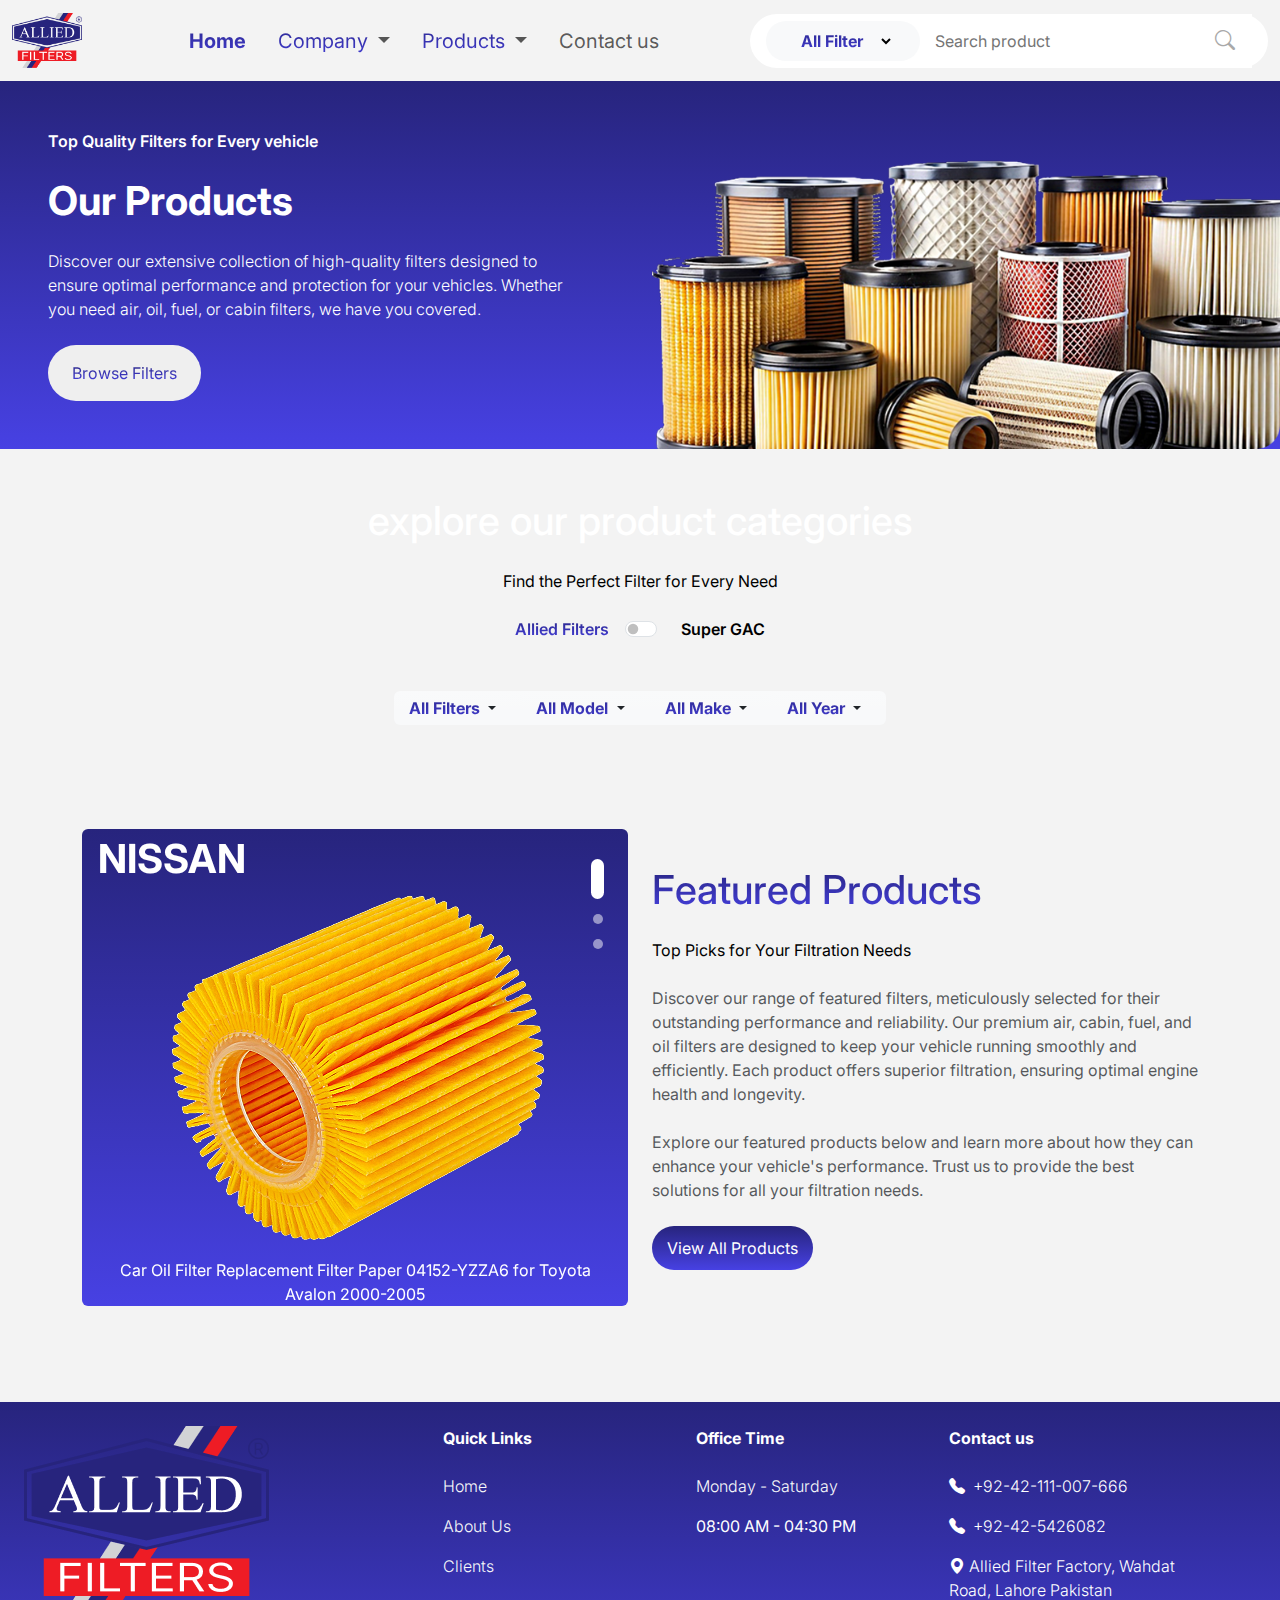
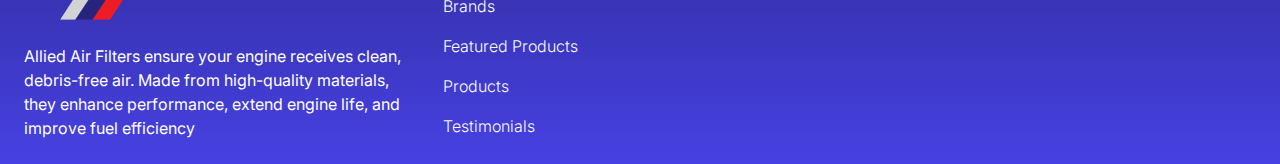
==== All_filters.html @ 82aefd1b "Refactor search results styling and improve search functionality; update related CSS and HTML struct" ====
<!DOCTYPE html>
<html lang="en">

<head>
    <meta charset="UTF-8">
    <meta name="viewport" content="width=device-width, initial-scale=1.0">
    <!-- Bootstrap CSS -->
    <link href="https://cdn.jsdelivr.net/npm/bootstrap@5.3.3/dist/css/bootstrap.min.css" rel="stylesheet"
        integrity="sha384-QWTKZyjpPEjISv5WaRU9OFeRpok6YctnYmDr5pNlyT2bRjXh0JMhjY6hW+ALEwIH" crossorigin="anonymous">

    <!-- Bootstrap Icons -->
    <link rel="stylesheet" href="https://cdn.jsdelivr.net/npm/bootstrap-icons@1.11.3/font/bootstrap-icons.min.css">

    <!-- Google Fonts -->
    <link rel="preconnect" href="https://fonts.googleapis.com">
    <link rel="preconnect" href="https://fonts.gstatic.com" crossorigin>
    <link
        href="https://fonts.googleapis.com/css2?family=Inter:ital,opsz,wght@0,14..32,100..900;1,14..32,100..900&display=swap"
        rel="stylesheet">
    <!-- splide  -->
    <link href="
        https://cdn.jsdelivr.net/npm/@splidejs/splide@4.1.4/dist/css/splide.min.css
        " rel="stylesheet">
    <link rel="stylesheet" href="./all_filters.css">
    <title>Document</title>
</head>

<body style="background-color: #f3f3f3;">
    <header>
        <section class="navBar">
            <nav class="navbar navbar-expand-md">
                <div class="container-fluid">
                    <a class="navbar-brand" href="#">
                        <img class="logo img-fluid" src="./assets/logo.png" alt="Logo">
                    </a>
                    <button class="navbar-toggler" type="button" data-bs-toggle="collapse"
                        data-bs-target="#navbarSupportedContent" aria-controls="navbarSupportedContent"
                        aria-expanded="false" aria-label="Toggle navigation">
                        <span class="navbar-toggler-icon"></span>
                    </button>
                    <div class="collapse navbar-collapse" id="navbarSupportedContent">
                        <ul class="navbar-nav ms-auto mb-2 mb-lg-0 align-items-center gap-3">
                            <li class="nav-item">
                                <a class="nav-link active home-link" aria-current="page" href="./index.html">Home</a>
                            </li>
                            <li class="nav-item dropdown">
                                <a class="nav-link dropdown-toggle company-link" href="#" role="button"
                                    data-bs-toggle="dropdown" aria-expanded="false">
                                    Company
                                </a>
                                <ul class="dropdown-menu">
                                    <li><a class="dropdown-item" href="#clients1">Clients</a></li>
                                    <li>
                                        <hr class="dropdown-divider">
                                    </li>
                                    <li><a class="dropdown-item" href="#AboutUs">About us</a></li>
                                    <li>
                                        <hr class="dropdown-divider">
                                    </li>
                                    <li><a class="dropdown-item" href="#Brands">Brands</a></li>
                                    <li>
                                        <hr class="dropdown-divider">
                                    </li>
                                    <li><a class="dropdown-item" href="#Testimonials">Testimonials</a></li>
                                </ul>
                            </li>
                            <li class="nav-item dropdown">
                                <a class="nav-link dropdown-toggle products-link" href="#" role="button"
                                    data-bs-toggle="dropdown" aria-expanded="false">
                                    Products
                                </a>
                                <ul class="dropdown-menu">
                                    <li><a class="dropdown-item" href="./All_filters.html">Allied Filters</a>
                                    </li>
                                    <li>
                                        <hr class="dropdown-divider">
                                    </li>
                                    <li><a class="dropdown-item" href="./All_filters.html">Super GAC Filters</a>
                                    </li>
                                </ul>
                            </li>
                            <li class="nav-item contact">
                                <a class="nav-link" href="./contact.html">Contact us</a>
                            </li>

                        </ul>
                        <!-- visible on <=576px  -->
                        <div class="d-xs-block d-sm-none d-md-none d-lg-none d-xl-none position-relative">
                            <div class="ms-auto bg-white rounded-pill px-3 d-flex ">
                                <input type="text" placeholder="Search product" class="search-input flex-grow-1"
                                    id="sm-search-box">
                                <button type="button" class="search-icon-btn ms-auto">
                                    <i class="bi bi-search search-icon"></i>
                                </button>
                            </div>
                            <div class="search-results rounded " id="sm-search-results">

                            </div>
                        </div>

                        <!-- visible on >= 576px -->
                        <div class=" d-none d-sm-block d-md-block d-lg-block d-xl-block ms-auto position-relative">
                            <div class="ms-auto bg-white rounded-pill px-3 d-flex align align-items-center">
                                <div class="filter-box px-3 py-1 bg-light rounded-pill">

                                    <select name="" id="filterSelect" class="filter-button">
                                        <option value="" selected class="fw-light">All Filter</option>
                                        <option value=" value1">val1</option>
                                        <option value="value2">val2</option>
                                        <option value="value3">val3</option>
                                    </select>
                                </div>
                                <input type="text" placeholder="Search product" class="search-input flex-grow-1 "
                                    id="md-search-box">
                                <button type="button" class="search-icon-btn ms-auto">
                                    <i class="bi bi-search search-icon"></i>
                                </button>
                            </div>
                            <div class="search-results rounded " id="md-search-results">

                            </div>
                        </div>


                    </div>
                </div>
            </nav>
        </section>
    </header>


    <main class="overflow-x-hidden">
        <section class="banner" style="overflow: hidden;">



            <div class="row">
                <div class="col-12 col-md-6 d-flex flex-column justify-content-center align-items-center">
                    <ul class="list-unstyled d-flex flex-column gap-4 px-5 py-5 ">
                        <li>
                            <p class="text-white fw-semibold">Top Quality Filters for Every vehicle</p>
                        </li>
                        <li>
                            <h1 class="text-white fw-bold">Our Products</h1>
                        </li>
                        <li>
                            <p class="text-white fw-light">
                                Discover our extensive collection of high-quality filters designed to ensure optimal
                                performance and protection for your vehicles. Whether you need air, oil, fuel, or cabin
                                filters, we have you covered.
                            </p>
                        </li>
                        <li>
                            <button type="button" class=" rounded-pill px-4 py-3 border-0">
                                <span class="all-products-banner-btn">
                                    Browse
                                    Filters
                                </span>
                            </button>
                        </li>
                    </ul>
                </div>
                <div class="col-12 col-md-6 mt-4 mt-md-0 d-flex align-items-end">
                    <img class="img-fluid" src="./assets/all-filters.png" alt="">
                </div>
            </div>

        </section>

        <!-- products -->
        <section class="products mt-5">
            <div class="container">
                <ul class="list-unstyled text-center">
                    <li>
                        <h2 class="fs-1 products-main-title">explore our product categories </h2>
                    </li>
                    <li class="my-4">
                        <p class="text-black">Find the Perfect Filter for Every Need</p>
                    </li>
                    <li>
                        <ul class="list-unstyled d-flex justify-content-center gap-3">
                            <li>
                                <p class="products-allied-option fw-semibold">Allied Filters</p>
                            </li>
                            <li>
                                <div class="form-check form-switch">
                                    <input class="form-check-input" type="checkbox" role="switch"
                                        id="flexSwitchCheckDefault">

                                </div>
                            </li>
                            <li>
                                <p class="text-black fw-semibold">Super GAC</p>
                            </li>
                        </ul>






                    </li>
                    <li class="my-5">
                        <ul id="filter-list"
                            class="list-unstyled d-flex justify-content-center flex-column  flex-md-row ">
                            <li>
                                <div class="dropdown bg-light bg-gradient rounded-start">
                                    <a class="btn filter-button dropdown-toggle" href="#" role="button"
                                        data-bs-toggle="dropdown" aria-expanded="false">
                                        All Filters
                                    </a>
                                    <ul class="dropdown-menu" id="all-filters">

                                    </ul>
                                </div>
                            </li>
                            <li class="mt-3 mt-md-0">
                                <div class="dropdown bg-light bg-gradient rounded-md-end rounded-md-start">
                                    <a class="btn filter-button dropdown-toggle" href="#" role="button"
                                        data-bs-toggle="dropdown" aria-expanded="false">
                                        All Model
                                    </a>
                                    <ul class="dropdown-menu" id="all-model">

                                    </ul>
                                </div>
                            </li>
                            <li class="mt-3 mt-md-0">
                                <div class="dropdown bg-light bg-gradient rounded-md-end rounded-md-start ">
                                    <a class="btn filter-button dropdown-toggle" href="#" role="button"
                                        data-bs-toggle="dropdown" aria-expanded="false">
                                        All Make
                                    </a>
                                    <ul class="dropdown-menu" id="all-make">

                                    </ul>
                                </div>
                            </li>
                            <li class="mt-3 mt-md-0">
                                <div class="dropdown bg-light bg-gradient rounded-end  ">
                                    <a class="btn filter-button dropdown-toggle" href="#" role="button"
                                        data-bs-toggle="dropdown" aria-expanded="false">
                                        All Year
                                    </a>
                                    <ul class="dropdown-menu" id="all-year">

                                    </ul>
                                </div>
                            </li>
                        </ul>
                    </li>
                </ul>
            </div>
            <div class="container">
                <div class="row row-cols-2 row-cols-md-5 g-3" id="all-products-products-section"></div>
            </div>
        </section>

        <!-- pagination section -->
        <section class="pagination-area">
            <div id="paginated-products" class="row">

                <nav id="pagination" aria-label="page pagination">
                    <ul id="pagination-container" class="pagination justify-content-center mt-4"></ul>
                </nav>

            </div>

        </section>



        <!-- featured products -->
        <section class="featured-products my-5">
            <div class="container">
                <div class="row row-cols-1 row-cols-md-2 ">
                    <div class="col d-flex flex-column justify-content-center order-0 order-md-1">
                        <ul class="list-unstyled d-flex flex-column gap-4">
                            <li class="text-center text-md-start">
                                <h3 class="fs-1 featured-products-title">featured products</h3>
                            </li>
                            <li class="text-center text-md-start">
                                <p class="fs-6 text-black">Top Picks for Your Filtration Needs</p>
                            </li>
                            <li class="text-center text-md-start">
                                <p class="text-body-secondary">Discover our range of featured filters, meticulously
                                    selected
                                    for their outstanding
                                    performance and reliability. Our premium air, cabin, fuel, and oil filters are
                                    designed
                                    to keep your vehicle running smoothly and efficiently. Each product offers superior
                                    filtration, ensuring optimal engine health and longevity.

                                </p>
                            </li>
                            <li class="text-center text-md-start">
                                <p class="text-body-secondary"> Explore our featured products below and learn more about
                                    how
                                    they can enhance your
                                    vehicle's performance. Trust us to provide the best solutions for all your
                                    filtration
                                    needs.</p>
                            </li>
                            <li class="text-center text-md-start"><button type="button"
                                    class="text-white featured-products-btn rounded-pill">View All
                                    Products</button></li>
                        </ul>
                    </div>
                    <div class="col mt-4 mt-md-0 order-1 order-md-0">
                        <div id="carouselExampleIndicators" class="carousel rounded slide" data-bs-ride="carousel"
                            data-bs-interval="5000">
                            <div class="carousel-indicators">
                                <button type="button" data-bs-target="#carouselExampleIndicators" data-bs-slide-to="0"
                                    class="active circle-btn" aria-current="true" aria-label="Slide 1"></button>
                                <button type="button" data-bs-target="#carouselExampleIndicators" data-bs-slide-to="1"
                                    class="circle-btn" aria-label="Slide 2"></button>
                                <button type="button" data-bs-target="#carouselExampleIndicators" data-bs-slide-to="2"
                                    class="circle-btn" aria-label="Slide 3"></button>
                            </div>
                            <div class="carousel-inner">
                                <div class="carousel-item active ">
                                    <ul class="list-unstyled">
                                        <li class="ms-3"><b class="fs-1">NISSAN</b></li>
                                        <li class="d-flex justify-content-center">
                                            <div>
                                                <img class="img-fluid" src="./assets/nissan-filter-img.png" alt="">

                                            </div>
                                        </li>
                                        <li class="text-center px-4">
                                            <p>Car Oil Filter Replacement Filter Paper 04152-YZZA6 for Toyota Avalon
                                                2000-2005</p>
                                        </li>
                                    </ul>
                                </div>
                                <div class="carousel-item ">
                                    <ul class="list-unstyled">
                                        <li class="ms-3"><b class="fs-1">NISSAN</b></li>
                                        <li class="d-flex justify-content-center">
                                            <div>
                                                <img class="img-fluid" src="./assets/nissan-filter-img.png" alt="">

                                            </div>
                                        </li>
                                        <li class="text-center px-4">
                                            <p>Car Oil Filter Replacement Filter Paper 04152-YZZA6 for Toyota Avalon
                                                2000-2005</p>
                                        </li>
                                    </ul>
                                </div>
                                <div class="carousel-item ">
                                    <ul class="list-unstyled">
                                        <li class="ms-3"><b class="fs-1">NISSAN</b></li>
                                        <li class="d-flex justify-content-center">
                                            <div>
                                                <img class="img-fluid" src="./assets/nissan-filter-img.png" alt="">

                                            </div>
                                        </li>
                                        <li class="text-center px-4">
                                            <p>Car Oil Filter Replacement Filter Paper 04152-YZZA6 for Toyota Avalon
                                                2000-2005</p>
                                        </li>
                                    </ul>
                                </div>
                            </div>
                        </div>
                    </div>
                </div>
            </div>
        </section>
    </main>




    <footer class="footer mt-5">
        <div class="container-fluid footer-box p-4">
            <div class="row">
                <div class="col-12 col-md-4">
                    <ul class="list-unstyled d-flex flex-column gap-4 ">
                        <li class="me-auto">
                            <a href="#">
                                <img class="img-fluid" src="./assets/logo.png" alt="">
                            </a>
                        </li>
                        <li>
                            <p class="text-white">
                                Allied Air Filters ensure your engine receives clean, debris-free air. Made from
                                high-quality materials, they enhance performance, extend engine life, and improve fuel
                                efficiency
                            </p>
                        </li>
                    </ul>
                </div>
                <div class="col-12 col-md-8 d-flex justify-content-between mt-5 mt-md-0">
                    <div class="row row-cols-2 row-cols-md-3">

                        <ul class=" col list-unstyled d-flex flex-column gap-4">
                            <li>
                                <b class="text-white">Quick Links</b>

                            </li>
                            <li>
                                <ul class="list-unstyled d-flex flex-column gap-3">
                                    <li>
                                        <a href="" class="text-decoration-none text-light fw-light">Home</a>
                                    </li>
                                    <li>
                                        <a href="" class="text-decoration-none text-light fw-light">About Us </a>
                                    </li>
                                    <li>
                                        <a href="" class="text-decoration-none text-light fw-light">Clients</a>
                                    </li>
                                    <li>
                                        <a href="" class="text-decoration-none text-light fw-light">Brands</a>
                                    </li>
                                    <li>
                                        <a href="" class="text-decoration-none text-light fw-light">Featured
                                            Products</a>
                                    </li>
                                    <li>
                                        <a href="" class="text-decoration-none text-light fw-light">Products</a>
                                    </li>
                                    <li>
                                        <a href="" class="text-decoration-none text-light fw-light">Testimonials</a>
                                    </li>
                                </ul>
                            </li>

                        </ul>
                        <ul class=" col list-unstyled d-flex flex-column gap-4">
                            <li>
                                <b class="text-white">Office Time</b>
                            </li>
                            <ul class="list-unstyled d-flex flex-column gap-3">
                                <li>
                                    <p href="" class="text-decoration-none text-light fw-light">Monday - Saturday</p>
                                </li>
                                <li>
                                    <p class="text-white text-light">08:00 AM - 04:30 PM</p>
                                </li>
                            </ul>
                        </ul>
                        <ul class="col list-unstyled d-flex flex-column gap-4 mt-3 mt-md-0">
                            <li>
                                <b class="text-white">Contact us</b>
                            </li>
                            <ul class="list-unstyled d-flex flex-column gap-3">
                                <li>
                                    <ul class="list-unstyled d-flex gap-2">
                                        <p><i class="bi bi-telephone-fill text-white"></i></p>
                                        <p href="" class="text-decoration-none text-light text-white fw-light">
                                            +92-42-111-007-666
                                        </p>
                                    </ul>
                                </li>
                                <li>
                                    <ul class="list-unstyled d-flex gap-2">
                                        <p><i class="bi bi-telephone-fill text-white"></i></p>
                                        <p href="" class="text-decoration-none text-light text-white fw-light">
                                            +92-42-5426082
                                        </p>
                                    </ul>
                                </li>
                                <li>
                                    <p href="" class="text-decoration-none text-light text-white fw-light">
                                        <span><i class="bi bi-geo-alt-fill"></i></span> Allied Filter Factory, Wahdat
                                        Road,
                                        Lahore Pakistan
                                    </p>
                                </li>
                            </ul>
                        </ul>
                    </div>
                </div>
            </div>
        </div>
    </footer>



    <!-- Bootstrap Bundle JS -->
    <script src=" https://cdn.jsdelivr.net/npm/bootstrap@5.3.3/dist/js/bootstrap.bundle.min.js"
        integrity="sha384-YvpcrYf0tY3lHB60NNkmXc5s9fDVZLESaAA55NDzOxhy9GkcIdslK1eN7N6jIeHz" crossorigin="anonymous">
        </script>
    <script src="./all_filters.js"></script>
</body>

</html>
---- all_filters.css ----
/* Global reset and base styles */
html,
body,
div,
span,
applet,
object,
iframe,
h1,
h2,
h3,
h4,
h5,
h6,
p,
blockquote,
pre,
a,
abbr,
acronym,
address,
big,
cite,
code,
del,
dfn,
em,
img,
ins,
kbd,
q,
s,
samp,
small,
strike,
strong,
sub,
sup,
tt,
var,
b,
u,
i,
center,
dl,
dt,
dd,
ol,
ul,
li,
fieldset,
form,
label,
legend,
table,
caption,
tbody,
tfoot,
thead,
tr,
th,
td,
article,
aside,
canvas,
details,
embed,
figure,
figcaption,
footer,
header,
hgroup,
menu,
nav,
output,
ruby,
section,
summary,
time,
mark,
audio,
video {
    margin: 0;
    padding: 0;
    font-family: "Inter", serif;
    box-sizing: border-box;
    color: white;
}

/* navBar */
.logo {
    width: 70px;
}

.home-link {
    background: linear-gradient(180deg, #27247D 0%, #4741E3 100%);
    background-clip: text;
    -webkit-background-clip: text;
    -webkit-text-fill-color: transparent;
    font-size: 20px;
    font-weight: 700;
}




.filter-button {
    background-color: #f8a4a4;
    border: none;
    background: linear-gradient(180deg, #27247D 0%, #4741E3 100%);
    background-clip: text;
    -webkit-background-clip: text;
    -webkit-text-fill-color: transparent;
    font-size: 16px;
    font-weight: bold;
    padding: 5px 15px;
    border-radius: 25px;
    margin-right: 10px;
    
}

.filter-button:focus {
    outline: none;
}

.search-icon-btn{
   border: none;
   background-color: white;
   padding: 12px;
}
.search-input {
    border: none;
    font-size: 16px;
    color: #A9A9A9;
    padding: 15px;
    
}

.search-input:focus {
    outline: none;
}

.search-icon {
    color: #A9A9A9;
    font-size: 20px;
    
    padding: 5px;
    border-radius: 50%;
}



/* for search results */
.search-results {
    position: absolute;
    background-color: white;
  
    max-height: 200px;
    overflow-y: auto;
    width: 100%;
    z-index: 5;
    transform: translateY(10px);
    /* display: none; */
}
.search-box-img{
    height: 50px;
    width: 50px;
    object-fit: contain;
    object-position: center;
}

.company-link {
    background: linear-gradient(180deg, #27247D 0%, #4741E3 100%);
    background-clip: text;
    -webkit-background-clip: text;
    -webkit-text-fill-color: transparent;
    font-size: 20px;
}

.products-link {
    background: linear-gradient(180deg, #27247D 0%, #4741E3 100%);
    background-clip: text;
    -webkit-background-clip: text;
    -webkit-text-fill-color: transparent;
    font-size: 20px;
}

.contact {
    font-size: 20px;
}


/* main */
/* banner */
.banner{
    background: linear-gradient(180deg, #27247D 0%, #4741E3 100%);

}
.all-products-banner-btn{
    background: linear-gradient(180deg, #27247D 0%, #4741E3 100%);
    background-clip: text;
    -webkit-background-clip: text;
    -webkit-text-fill-color: transparent;
}


/* products */
.product-title{
    background: linear-gradient(180deg, #27247D 0%, #4741E3 100%);
    background-clip: text;
    -webkit-background-clip: text;
    -webkit-text-fill-color: transparent;
    text-transform: capitalize;
}
.product-btn{
    border: none;
    border-radius: 40px;
    padding: 5px 20px;
    background: linear-gradient(180deg, #27247D 0%, #4741E3 100%);
    color: white;
    transition: transform 0.3s ease-in-out;
}
.product-btn:hover {
    transform: translateY(-10%);
    transition: transform 0.3s ease-in-out;
}
.products-allied-option{
    background: linear-gradient(180deg, #27247D 0%, #4741E3 100%);
    background-clip: text;
    -webkit-background-clip: text;
    -webkit-text-fill-color: transparent;
    text-transform: capitalize;
}


/* featured products */
.featured-products-title{
    background: linear-gradient(180deg, #27247D 0%, #4741E3 100%);
    background-clip: text;
    -webkit-background-clip: text;
    -webkit-text-fill-color: transparent;
    text-transform: capitalize;
}
.featured-products-btn{
    background: linear-gradient(180deg, #27247D 0%, #4741E3 100%);
    border: none;
    padding: 10px 15px;
    transition: transform 0.3s ease-in-out;
}
.featured-products-btn:hover{
    transform: translateY(-10%);
    transition: transform 0.3s ease-in-out;
}
/* carousel */
.circle-btn{
    width: 0 !important;
    height: 0 !important;
    padding: 5px !important;
    border-radius: 15px !important;
    border: 0 !important;
}

 .custom-container{
    margin-left: 100px;
 }
 @media(max-width:768px){
    .custom-container{
        margin-left: 0px;
    }
 }
.carousel{
    background:linear-gradient(180deg, #27247D 0%, #4741E3 100%);
 }
.carousel-indicators button.active{
    height: 30px !important;
    width: 3px !important;
    margin: 0 !important;
    border: 0 !important;
}

.carousel-indicators{
    top: 0 !important;
    right: 0 !important;
    flex-direction: column !important;
    margin: 0 1% 0 0 !important;
    justify-content: start !important;
    left: 90% !important;
    gap: 15px;
    align-items: center;
    padding: 30px 0 0 0;
}

button{
    width: max-content;
}


.carousel .carousel-inner > .carousel-item-next,
.carousel .carousel-inner > .carousel-item-prev,
.carousel .carousel-inner > .carousel-item.active {
    display: block;
    transform: translateY(0);
}

.carousel .carousel-inner > .carousel-item-next,
.carousel .carousel-inner > .carousel-item-prev {
    position: absolute;
    top: 0;
    width: 100%;
}

.carousel .carousel-inner > .carousel-item-next {
    transform: translateY(100%);
}

.carousel .carousel-inner > .carousel-item-prev {
    transform: translateY(-100%);
}

.carousel .carousel-inner > .carousel-item.active {
    transform: translateY(0);
}



/* footer */
.footer-box{
    background: linear-gradient(180deg, #27247D 0%, #4741E3 100%);
}
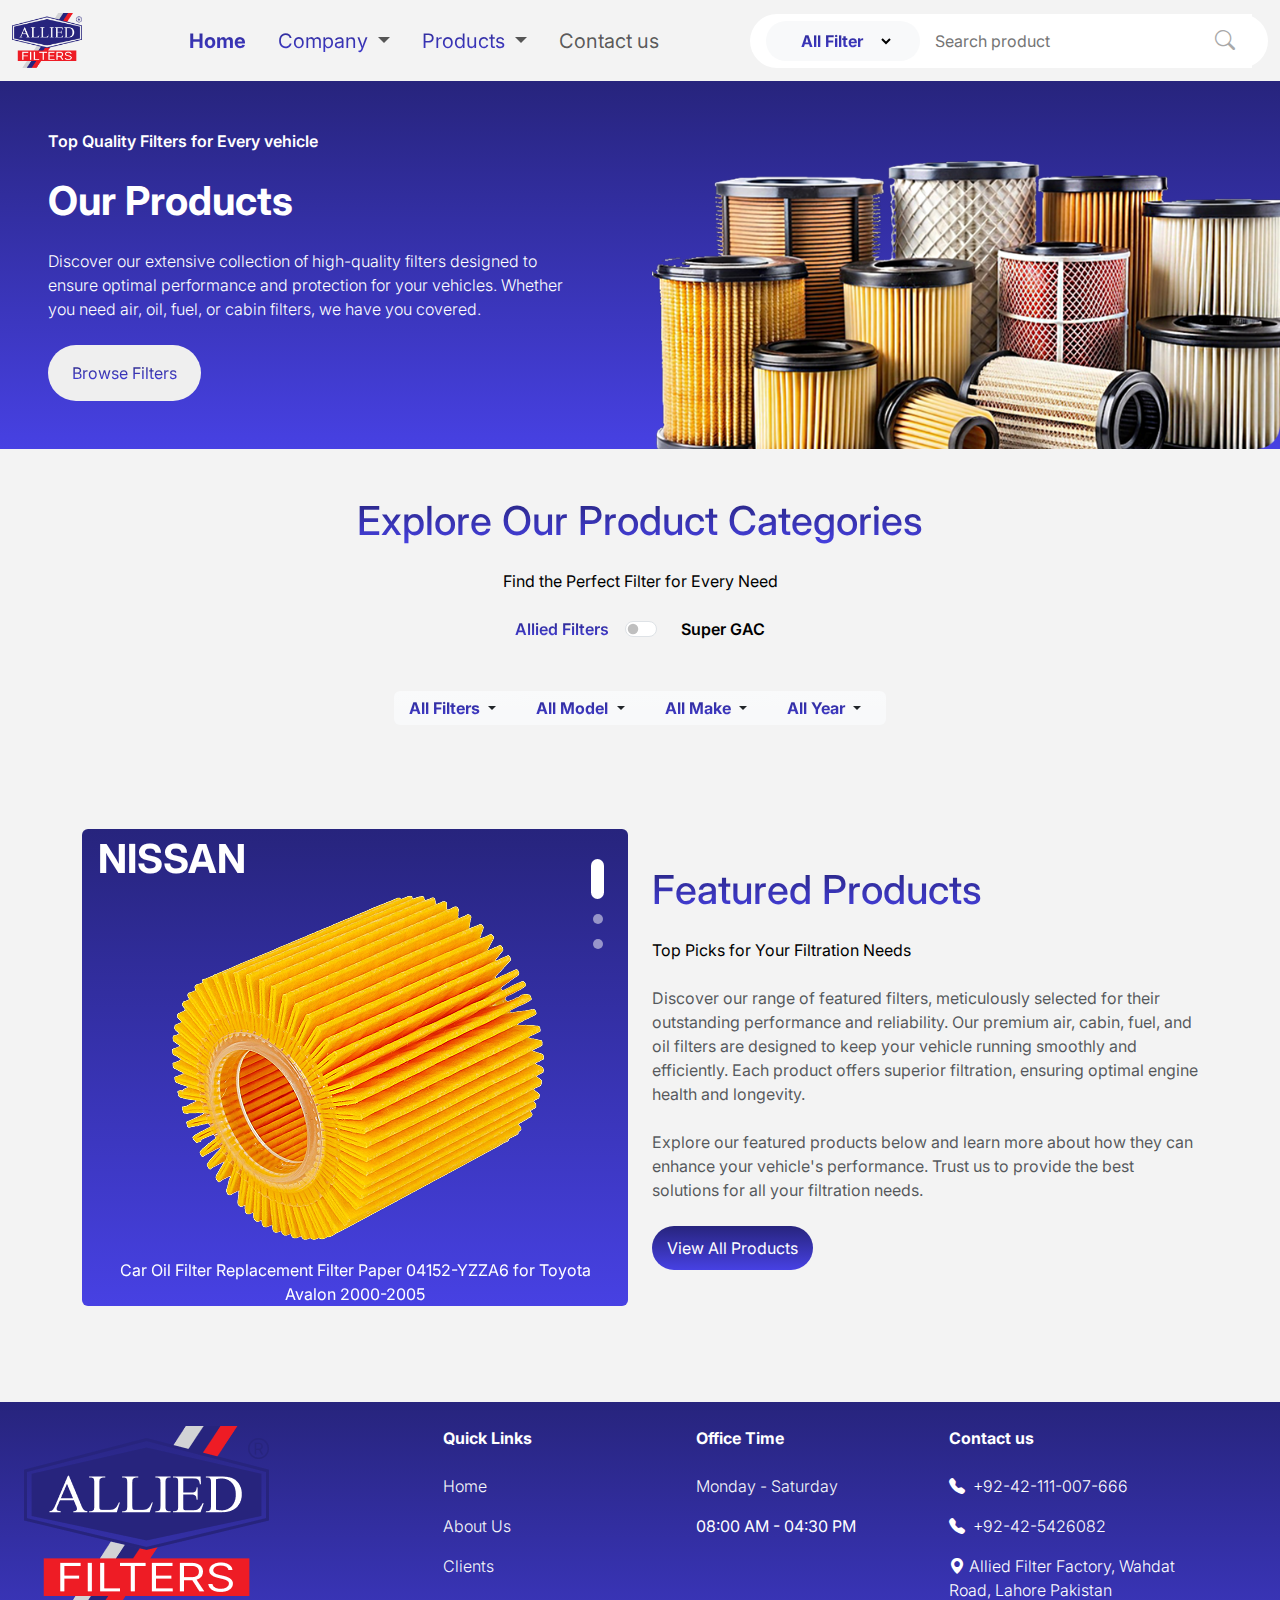
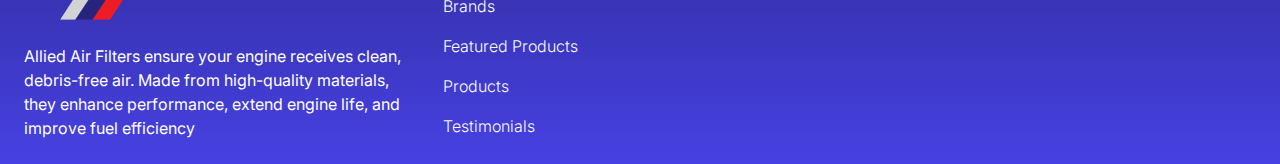
==== commit 65e76916: "Update navigation links to point to correct pages in multiple HTML files" ====
--- a/All_filters.html
+++ b/All_filters.html
@@ -30,7 +30,7 @@
         <section class="navBar">
             <nav class="navbar navbar-expand-md">
                 <div class="container-fluid">
-                    <a class="navbar-brand" href="#">
+                    <a class="navbar-brand" href="./index.html">
                         <img class="logo img-fluid" src="./assets/logo.png" alt="Logo">
                     </a>
                     <button class="navbar-toggler" type="button" data-bs-toggle="collapse"
@@ -404,26 +404,27 @@
                             <li>
                                 <ul class="list-unstyled d-flex flex-column gap-3">
                                     <li>
-                                        <a href="" class="text-decoration-none text-light fw-light">Home</a>
-                                    </li>
-                                    <li>
-                                        <a href="" class="text-decoration-none text-light fw-light">About Us </a>
-                                    </li>
-                                    <li>
-                                        <a href="" class="text-decoration-none text-light fw-light">Clients</a>
-                                    </li>
-                                    <li>
-                                        <a href="" class="text-decoration-none text-light fw-light">Brands</a>
-                                    </li>
-                                    <li>
-                                        <a href="" class="text-decoration-none text-light fw-light">Featured
+                                        <a href="./index.html" class="text-decoration-none text-light fw-light">Home</a>
+                                    </li>
+                                    <li>
+                                        <a href="#" class="text-decoration-none text-light fw-light">About Us </a>
+                                    </li>
+                                    <li>
+                                        <a href="#" class="text-decoration-none text-light fw-light">Clients</a>
+                                    </li>
+                                    <li>
+                                        <a href="#" class="text-decoration-none text-light fw-light">Brands</a>
+                                    </li>
+                                    <li>
+                                        <a href="#" class="text-decoration-none text-light fw-light">Featured
                                             Products</a>
                                     </li>
                                     <li>
-                                        <a href="" class="text-decoration-none text-light fw-light">Products</a>
-                                    </li>
-                                    <li>
-                                        <a href="" class="text-decoration-none text-light fw-light">Testimonials</a>
+                                        <a href="./All_filters.html"
+                                            class="text-decoration-none text-light fw-light">Products</a>
+                                    </li>
+                                    <li>
+                                        <a href="#" class="text-decoration-none text-light fw-light">Testimonials</a>
                                     </li>
                                 </ul>
                             </li>
--- a/all_filters.css
+++ b/all_filters.css
@@ -212,6 +212,13 @@
     -webkit-text-fill-color: transparent;
     text-transform: capitalize;
 }
+.products-main-title{
+    background: linear-gradient(180deg, #27247D 0%, #4741E3 100%);
+    background-clip: text;
+    -webkit-background-clip: text;
+    -webkit-text-fill-color: transparent;
+    text-transform: capitalize;
+}
 .product-btn{
     border: none;
     border-radius: 40px;
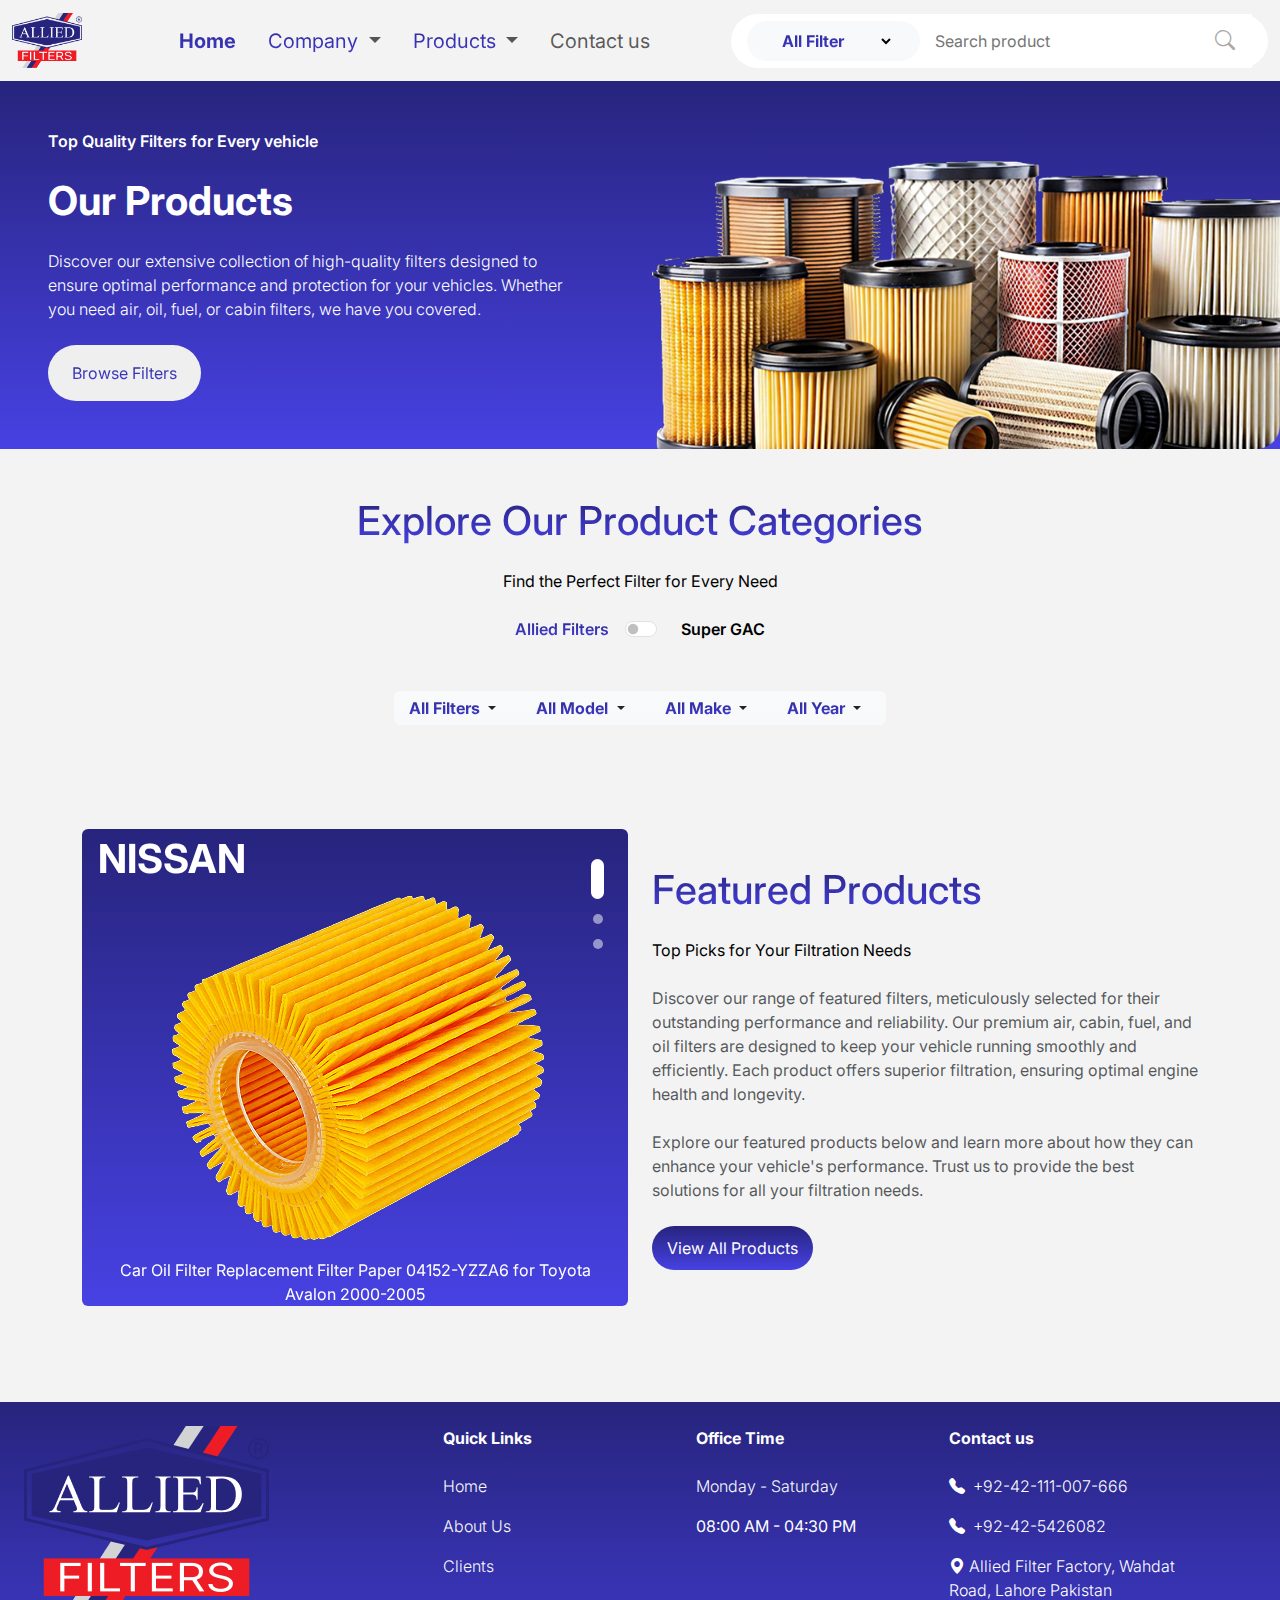
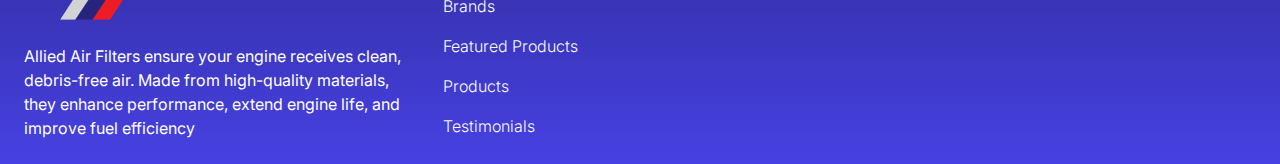
==== commit a4526af3: "Update filter options in All_filters, contact, and product pages for clarity" ====
--- a/All_filters.html
+++ b/All_filters.html
@@ -86,10 +86,10 @@
                         </ul>
                         <!-- visible on <=576px  -->
                         <div class="d-xs-block d-sm-none d-md-none d-lg-none d-xl-none position-relative">
-                            <div class="ms-auto bg-white rounded-pill px-3 d-flex ">
+                            <div class="ms-auto bg-white rounded-pill  d-flex ">
                                 <input type="text" placeholder="Search product" class="search-input flex-grow-1"
                                     id="sm-search-box">
-                                <button type="button" class="search-icon-btn ms-auto">
+                                <button type="button" class="search-icon-btn ms-auto p-0">
                                     <i class="bi bi-search search-icon"></i>
                                 </button>
                             </div>
@@ -105,9 +105,9 @@
 
                                     <select name="" id="filterSelect" class="filter-button">
                                         <option value="" selected class="fw-light">All Filter</option>
-                                        <option value=" value1">val1</option>
-                                        <option value="value2">val2</option>
-                                        <option value="value3">val3</option>
+                                        <option value=" value1">fuel filter</option>
+                                        <option value="value2">cabin filter</option>
+                                        <option value="value3">oil filter</option>
                                     </select>
                                 </div>
                                 <input type="text" placeholder="Search product" class="search-input flex-grow-1 "
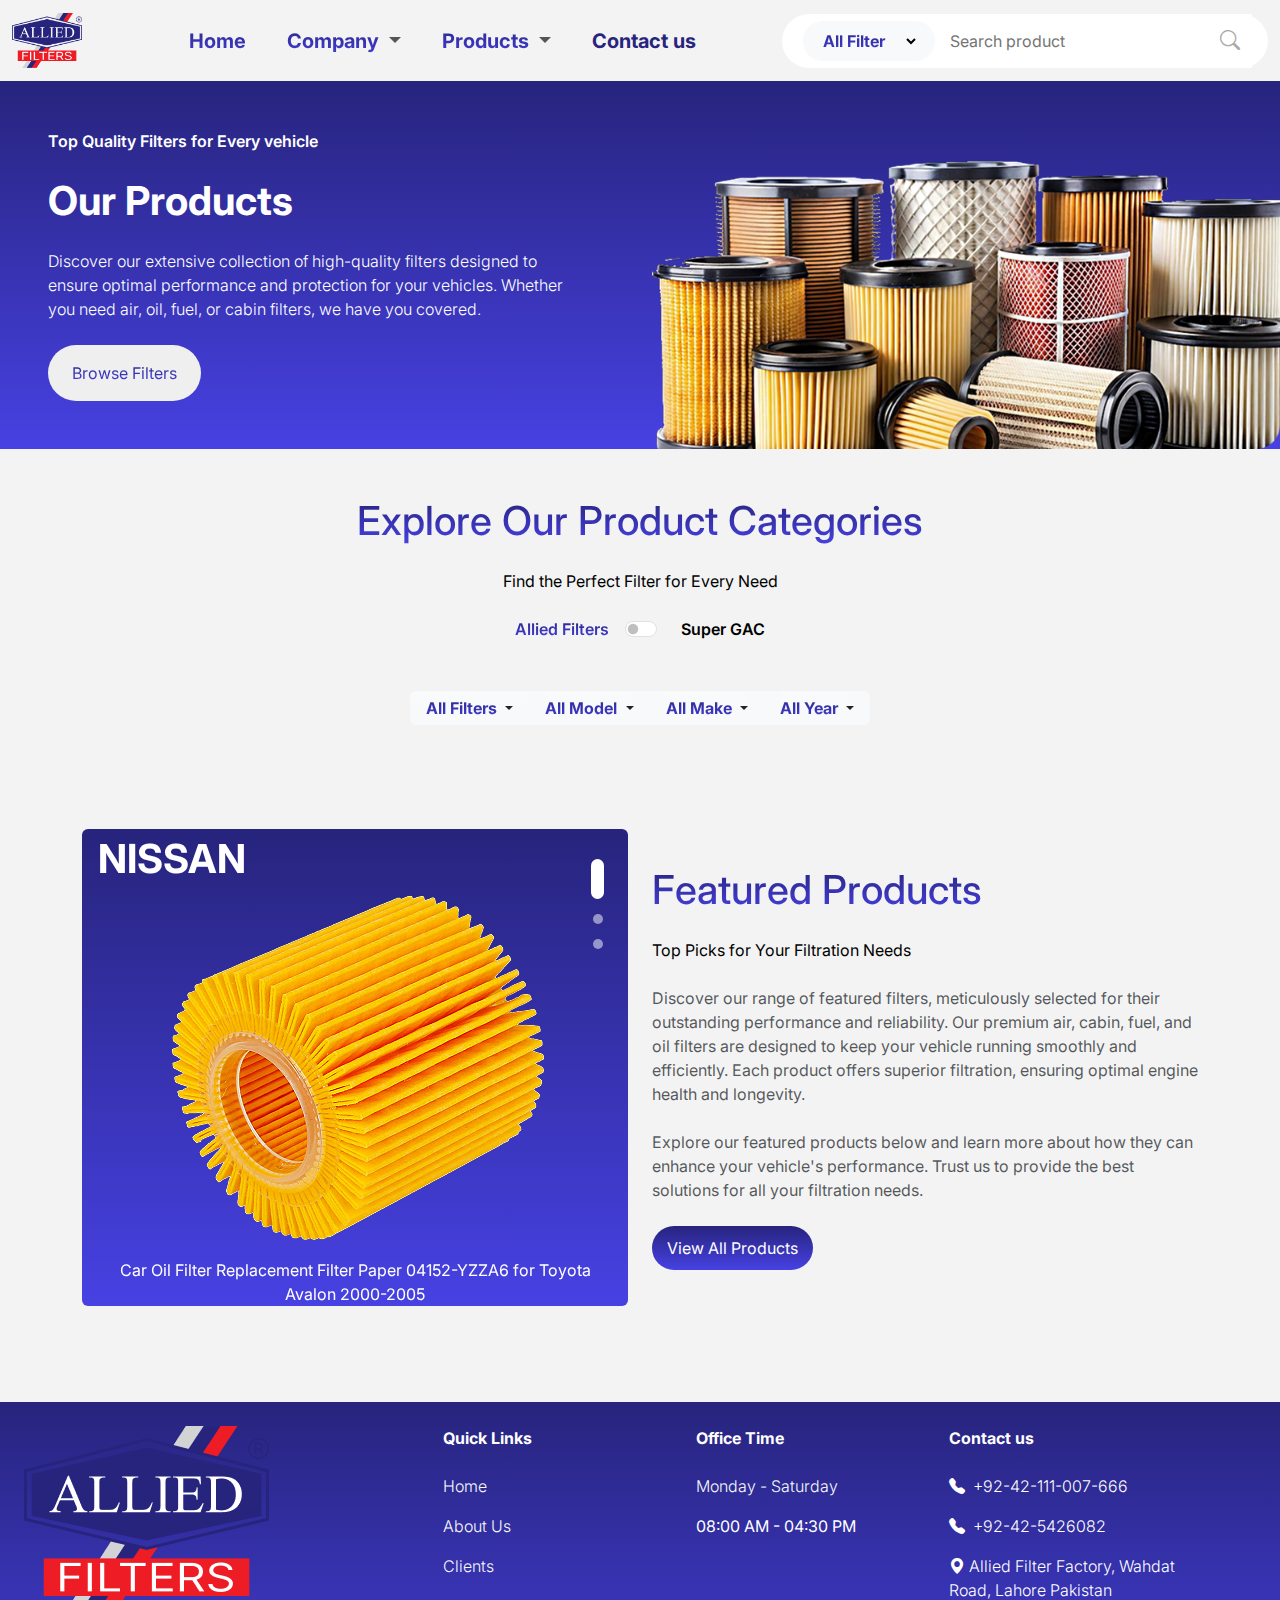
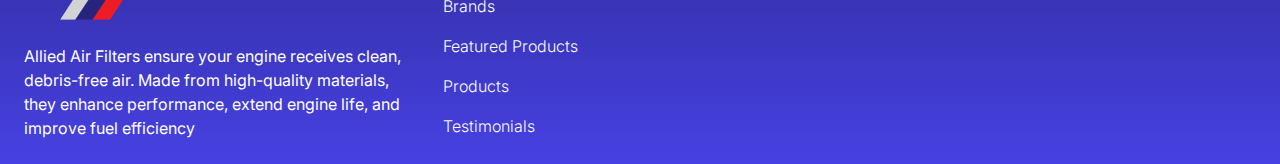
==== commit b3315836: "Enhance filter button styling and improve search component layout for better user experience" ====
--- a/All_filters.html
+++ b/All_filters.html
@@ -204,7 +204,7 @@
                         <ul id="filter-list"
                             class="list-unstyled d-flex justify-content-center flex-column  flex-md-row ">
                             <li>
-                                <div class="dropdown bg-light bg-gradient rounded-start">
+                                <div class="dropdown bg-light bg-gradient rounded-start px-3">
                                     <a class="btn filter-button dropdown-toggle" href="#" role="button"
                                         data-bs-toggle="dropdown" aria-expanded="false">
                                         All Filters
@@ -214,7 +214,7 @@
                                     </ul>
                                 </div>
                             </li>
-                            <li class="mt-3 mt-md-0">
+                            <li class="mt-3 mt-md-0 px-3 bg-light">
                                 <div class="dropdown bg-light bg-gradient rounded-md-end rounded-md-start">
                                     <a class="btn filter-button dropdown-toggle" href="#" role="button"
                                         data-bs-toggle="dropdown" aria-expanded="false">
@@ -225,7 +225,7 @@
                                     </ul>
                                 </div>
                             </li>
-                            <li class="mt-3 mt-md-0">
+                            <li class="mt-3 mt-md-0 px-3 bg-light">
                                 <div class="dropdown bg-light bg-gradient rounded-md-end rounded-md-start ">
                                     <a class="btn filter-button dropdown-toggle" href="#" role="button"
                                         data-bs-toggle="dropdown" aria-expanded="false">
@@ -236,7 +236,7 @@
                                     </ul>
                                 </div>
                             </li>
-                            <li class="mt-3 mt-md-0">
+                            <li class="mt-3 mt-md-0 px-3 rounded-end bg-light">
                                 <div class="dropdown bg-light bg-gradient rounded-end  ">
                                     <a class="btn filter-button dropdown-toggle" href="#" role="button"
                                         data-bs-toggle="dropdown" aria-expanded="false">
--- a/all_filters.css
+++ b/all_filters.css
@@ -87,36 +87,87 @@
     color: white;
 }
 
-/* navBar */
-.logo {
+ /* navBar */
+ .logo {
     width: 70px;
-}
-
-.home-link {
-    background: linear-gradient(180deg, #27247D 0%, #4741E3 100%);
-    background-clip: text;
-    -webkit-background-clip: text;
-    -webkit-text-fill-color: transparent;
-    font-size: 20px;
+    /* from cursor */
+    height: auto;    
+}
+
+.home-link,
+.company-link,
+.products-link {
+    background: linear-gradient(180deg, #27247D 0%, #4741E3 100%);
+    background-clip: text;
+    -webkit-background-clip: text;
+    -webkit-text-fill-color: transparent;
     font-weight: 700;
 }
 
 
-
+/* form cursor */
+.contact .nav-link {
+           color: #27247D;
+       }
+/* from cursor */
+.nav-link{
+   font-size: 20px;
+   font-weight: 700;
+   padding: 5px 10px !important;
+}
+
+/* from cursor */
+/* Search components */
+.search-wrapper {
+   position: relative;
+   width: 100%;
+   max-width: 100%;
+   overflow: hidden;
+}
+.search-box {
+   display: flex;
+   align-items: center;
+   background-color: white;
+   border-radius: 30px;
+   overflow: hidden;
+   width: 100%;
+   max-width: 100%;
+}
+.filter-box {
+   background-color: #f8f9fa;
+   border-radius: 30px;
+   padding: 5px 10px;
+   margin: 5px;
+   white-space: nowrap;
+   flex-shrink: 0;
+}
+.search-input-wrapper {
+   flex: 1;
+   min-width: 0;
+   overflow: hidden;
+}
+.search-icon-btn {
+   border: none;
+   background-color: transparent;
+   padding: 8px 12px;
+   cursor: pointer;
+   flex-shrink: 0;
+}
 
 .filter-button {
-    background-color: #f8a4a4;
-    border: none;
-    background: linear-gradient(180deg, #27247D 0%, #4741E3 100%);
-    background-clip: text;
-    -webkit-background-clip: text;
-    -webkit-text-fill-color: transparent;
-    font-size: 16px;
-    font-weight: bold;
-    padding: 5px 15px;
-    border-radius: 25px;
-    margin-right: 10px;
-    
+   background: transparent;
+           border: none;
+           background: linear-gradient(180deg, #27247D 0%, #4741E3 100%);
+           background-clip: text;
+           -webkit-background-clip: text;
+           -webkit-text-fill-color: transparent;
+           font-size: 16px;
+           font-weight: bold;
+           padding: 5px 0;
+           cursor: pointer;
+           max-width: 100px;
+           overflow: hidden;
+           text-overflow: ellipsis;
 }
 
 .filter-button:focus {
@@ -129,10 +180,13 @@
    padding: 12px;
 }
 .search-input {
-    border: none;
-    font-size: 16px;
-    color: #A9A9A9;
-    padding: 15px;
+   border: none;
+   font-size: 16px;
+   color: #A9A9A9;
+   padding: 10px;
+   width: 100%;
+   display: block;
+   box-sizing: border-box;
     
 }
 
@@ -140,35 +194,58 @@
     outline: none;
 }
 
+/* from cursor */
+
 .search-icon {
+   color: #A9A9A9;
+   font-size: 20px;
+}
+/* .search-icon {
     color: #A9A9A9;
     font-size: 20px;
     
     padding: 5px;
     border-radius: 50%;
-}
-
+} */
+
+
+/* from cursor */
+.search-results {
+   position: absolute;
+   background-color: white;
+   max-height: 200px;
+   overflow-y: auto;
+   width: 100%;
+   z-index: 5;
+   border-radius: 10px;
+   top: 100%;
+   margin-top: 5px;
+   display: none;
+   box-shadow: 0 2px 5px rgba(0, 0, 0, 0.1);
+}
 
 
 /* for search results */
-.search-results {
-    position: absolute;
-    background-color: white;
-  
-    max-height: 200px;
-    overflow-y: auto;
-    width: 100%;
-    z-index: 5;
-    transform: translateY(10px);
-    /* display: none; */
-}
+ /* .search-results {
+   position: absolute;
+   background-color: white;
+   
+   max-height: 200px;
+   overflow-y: auto;
+   width: 100%;
+   z-index: 5;
+   transform: translateY(10px);
+   
+} */
 .search-box-img{
-    height: 50px;
-    width: 50px;
-    object-fit: contain;
-    object-position: center;
-}
-
+   height: 50px;
+   width: 50px;
+   object-fit: contain;
+   object-position: center;
+}
+
+/* from cursor */
+/* 
 .company-link {
     background: linear-gradient(180deg, #27247D 0%, #4741E3 100%);
     background-clip: text;
@@ -183,11 +260,102 @@
     -webkit-background-clip: text;
     -webkit-text-fill-color: transparent;
     font-size: 20px;
-}
-
+} */
+
+ /* Responsive adjustments */
+ @media (max-width: 991px) {
+   .navbar-nav {
+       margin-top: 10px;
+   }
+
+   .nav-item {
+       margin-bottom: 5px;
+   }
+}
+
+@media (max-width: 767px) {
+   .logo {
+       width: 60px;
+   }
+
+   .navbar-toggler {
+       border: none;
+       padding: 0;
+   }
+
+   .navbar-toggler:focus {
+       box-shadow: none;
+   }
+
+   .search-wrapper {
+       margin-top: 15px;
+       margin-bottom: 10px;
+       width: 100%;
+   }
+
+   .search-input {
+       font-size: 15px;
+       padding: 8px;
+   }
+
+   .search-icon-btn {
+       padding: 8px 10px;
+   }
+}
+
+@media (max-width: 575px) {
+   .logo {
+       width: 50px;
+   }
+
+   .filter-box {
+       display: none;
+   }
+
+   .search-input {
+       padding: 8px;
+       font-size: 14px;
+   }
+
+   .search-icon-btn {
+       padding: 8px !important;
+   }
+
+   .search-icon {
+       font-size: 16px;
+   }
+
+   .search-wrapper {
+       margin-top: 10px;
+       width: 100%;
+   }
+
+   .container-fluid {
+       padding-left: 10px;
+       padding-right: 10px;
+   }
+}
+
+@media (min-width: 768px) {
+   .navbar-nav .nav-item {
+       margin-left: 5px;
+   }
+
+   .search-wrapper {
+       margin-left: 20px;
+       width: auto;
+       min-width: 250px;
+       max-width: 350px;
+   }
+}
 .contact {
     font-size: 20px;
 }
+
+
+
+
+
 
 
 /* main */
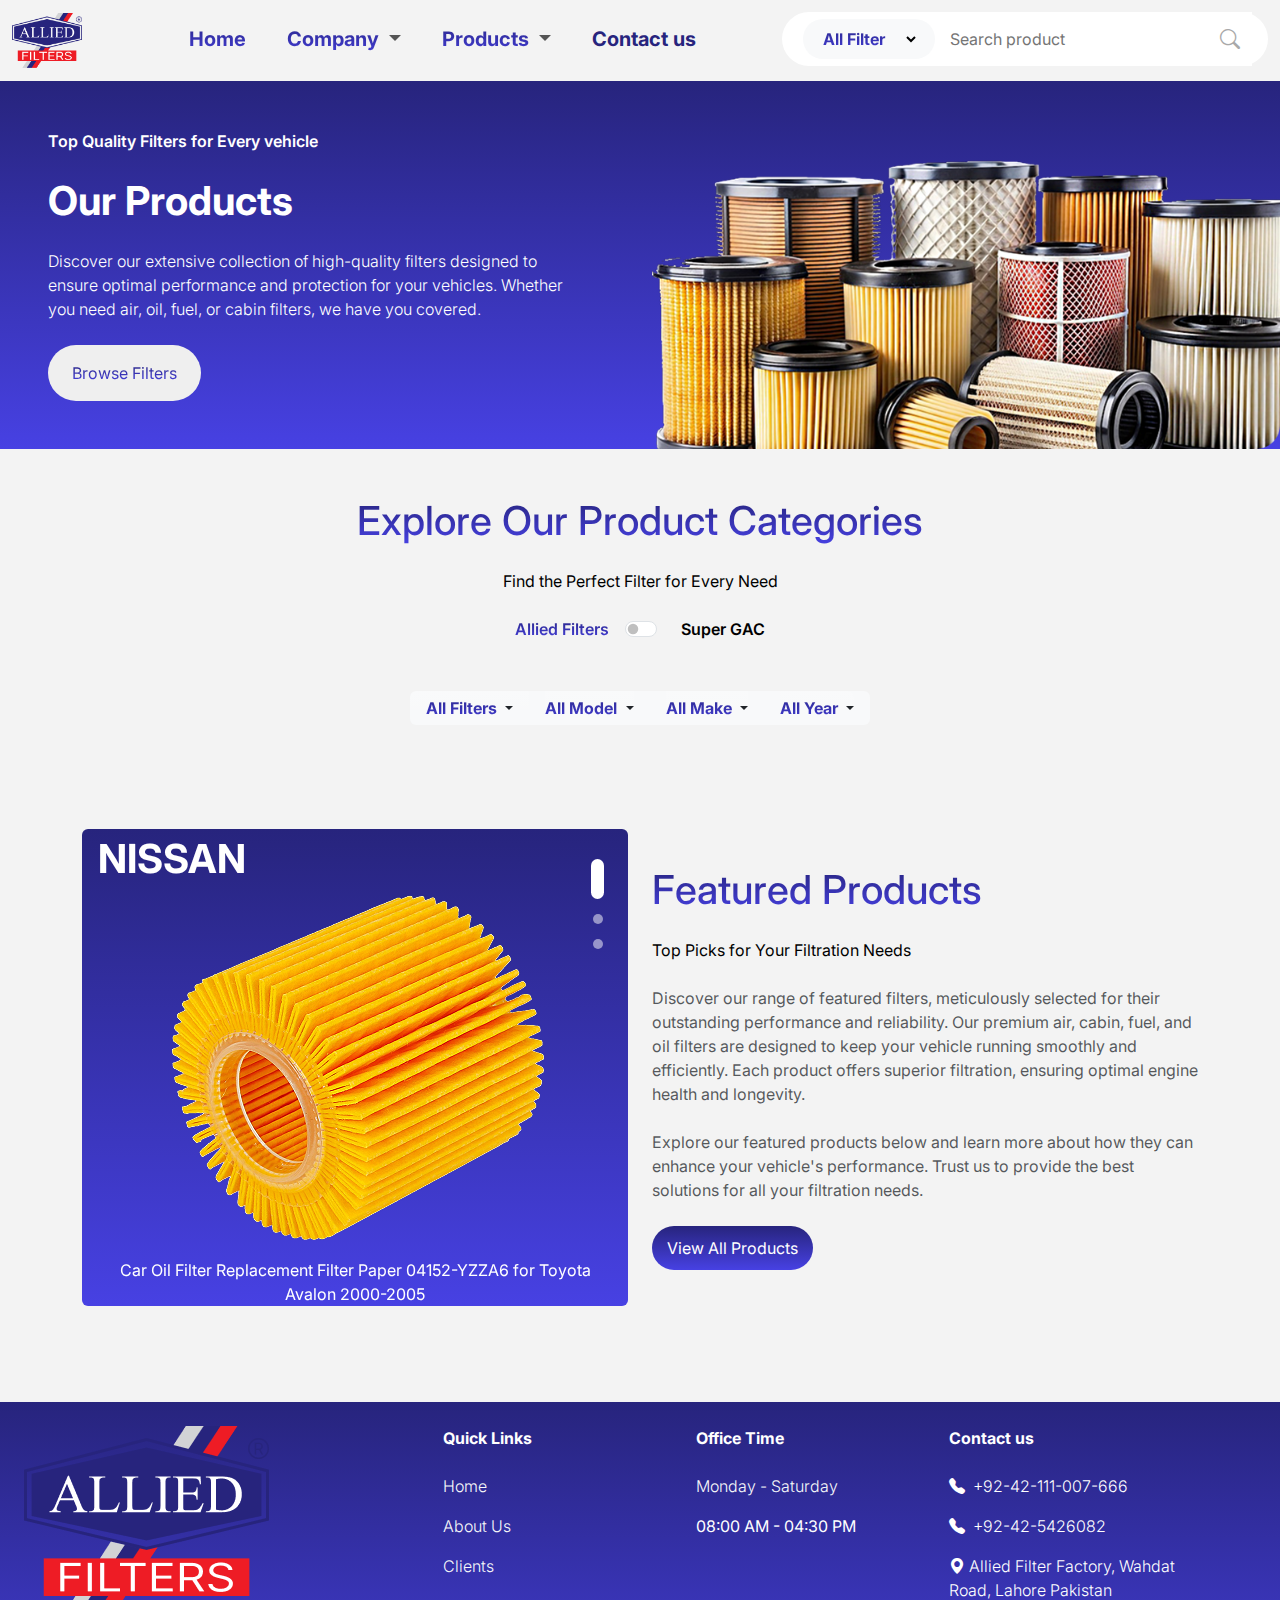
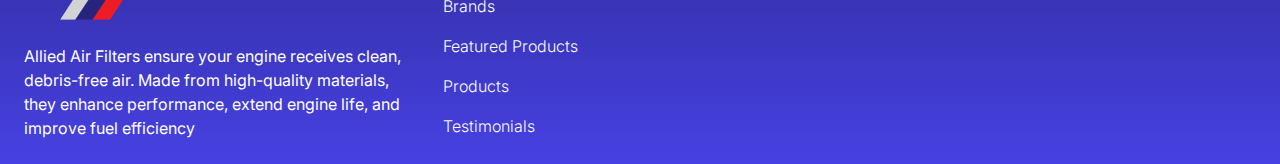
==== commit fab1863e: "Refactor navbar layout for improved alignment and consistency across multiple pages" ====
--- a/All_filters.html
+++ b/All_filters.html
@@ -29,7 +29,7 @@
     <header>
         <section class="navBar">
             <nav class="navbar navbar-expand-md">
-                <div class="container-fluid">
+                <div class="container-fluid d-flex align-items-baseline">
                     <a class="navbar-brand" href="./index.html">
                         <img class="logo img-fluid" src="./assets/logo.png" alt="Logo">
                     </a>
@@ -39,7 +39,7 @@
                         <span class="navbar-toggler-icon"></span>
                     </button>
                     <div class="collapse navbar-collapse" id="navbarSupportedContent">
-                        <ul class="navbar-nav ms-auto mb-2 mb-lg-0 align-items-center gap-3">
+                        <ul class="navbar-nav ms-auto mb-2 mb-lg-0  gap-3">
                             <li class="nav-item">
                                 <a class="nav-link active home-link" aria-current="page" href="./index.html">Home</a>
                             </li>
@@ -252,7 +252,8 @@
                 </ul>
             </div>
             <div class="container">
-                <div class="row row-cols-2 row-cols-md-5 g-3" id="all-products-products-section"></div>
+                <div class="row row-cols-1 row-cols-sm-2 row-cols-md-3 row-cols-lg-4 row-cols-xl-5 g-3"
+                    id="all-products-products-section"></div>
             </div>
         </section>
 
--- a/all_filters.css
+++ b/all_filters.css
@@ -406,6 +406,17 @@
     -webkit-text-fill-color: transparent;
     text-transform: capitalize;
 }
+.product-image-container {
+    width: 100%;       /* Adjust as needed */
+    height: 200px;     /* Fixed height for uniformity */
+    overflow: hidden;  /* Hide any overflow */
+  }
+  
+  .product-img {
+    /* width: 100%;
+    height: 100%; */
+    object-fit: contain; /* Ensures image covers the container, cropping if needed */
+  }
 
 
 /* featured products */
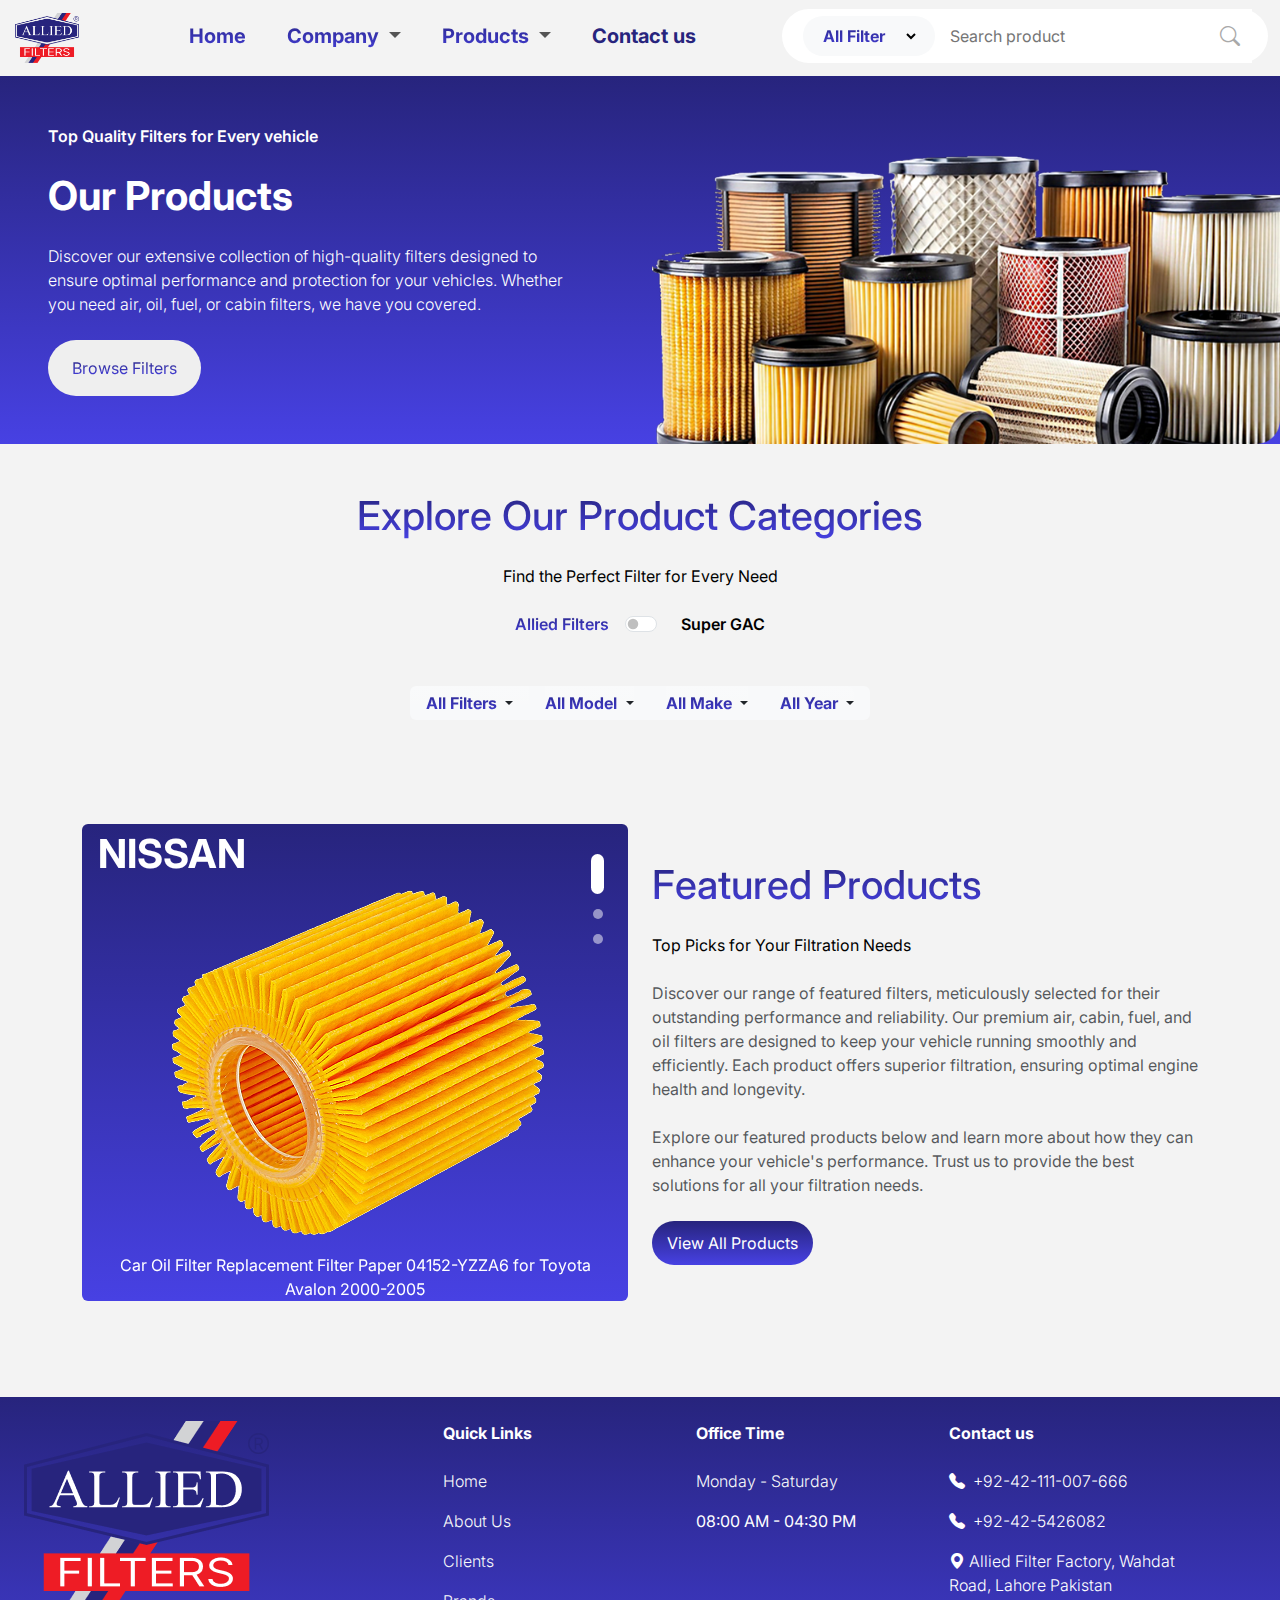
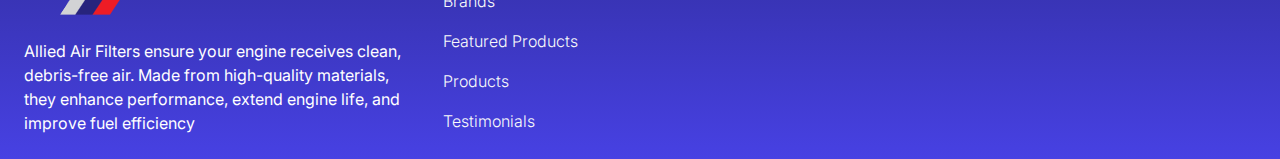
==== commit 1c9978b6: "Add logo rotation feature and adjust logo styling for consistency across pages" ====
--- a/All_filters.html
+++ b/All_filters.html
@@ -31,7 +31,7 @@
             <nav class="navbar navbar-expand-md">
                 <div class="container-fluid d-flex align-items-baseline">
                     <a class="navbar-brand" href="./index.html">
-                        <img class="logo img-fluid" src="./assets/logo.png" alt="Logo">
+                        <img class="logo img-fluid" src="./assets/logo.png" alt="Logo" id="logo">
                     </a>
                     <button class="navbar-toggler" type="button" data-bs-toggle="collapse"
                         data-bs-target="#navbarSupportedContent" aria-controls="navbarSupportedContent"
--- a/all_filters.css
+++ b/all_filters.css
@@ -90,8 +90,8 @@
  /* navBar */
  .logo {
     width: 70px;
-    /* from cursor */
-    height: auto;    
+  height: 50px;
+  object-fit: contain;   
 }
 
 .home-link,
